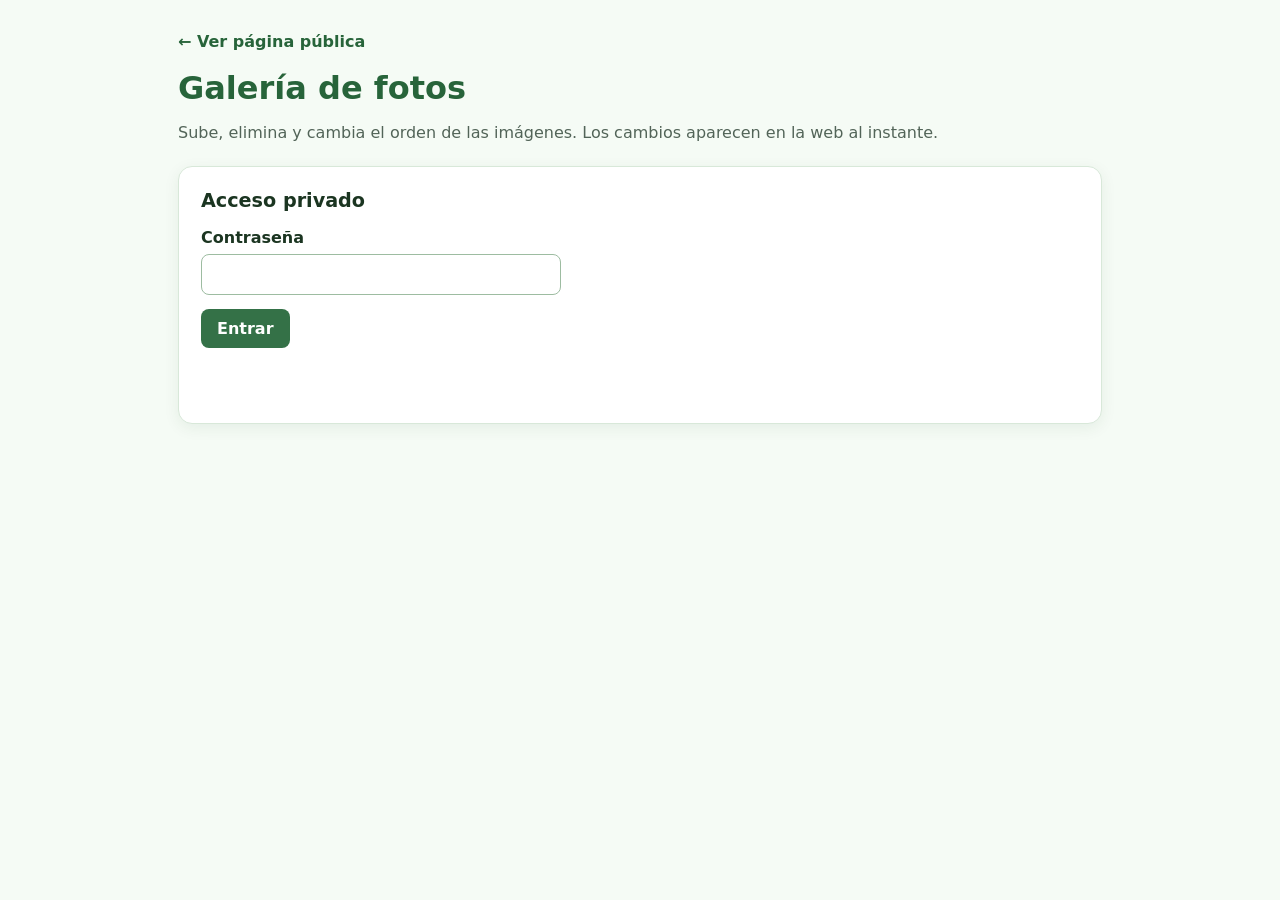
==== admin/index.html @ 6e3b05db "Add self-managed photo gallery" ====
<!doctype html><html lang="es"><head><meta charset="utf-8"><meta name="viewport" content="width=device-width, initial-scale=1"><meta name="robots" content="noindex, nofollow"><title>Administrar fotos | La Chocita de Gladis</title><link rel="stylesheet" href="admin.css"></head><body><main class="panel"><a class="back" href="/">← Ver página pública</a><h1>Galería de fotos</h1><p class="intro">Sube, elimina y cambia el orden de las imágenes. Los cambios aparecen en la web al instante.</p><section id="login" class="card"><h2>Acceso privado</h2><form id="login-form"><label>Contraseña <input id="password" type="password" required autocomplete="current-password"></label><button>Entrar</button><p id="login-error" class="error" role="alert"></p></form></section><section id="manager" hidden><div class="card upload-card"><h2>Añadir fotos</h2><input id="photos-input" type="file" accept="image/jpeg,image/png,image/webp" multiple><p>JPG, PNG o WebP; máximo 12 MB por foto.</p><p id="upload-status" role="status"></p></div><section><h2>Fotos publicadas</h2><p class="hint">Usa las flechas para cambiar el orden.</p><div id="gallery-list" class="gallery-list"></div></section></section></main><script src="admin.js" defer></script></body></html>
---- admin/admin.css ----
:root{font-family:system-ui,sans-serif;color:#1b3521;background:#f5fbf5}*{box-sizing:border-box}body{margin:0}.panel{max-width:960px;margin:0 auto;padding:32px 18px 64px}h1{margin:18px 0 8px;color:#27643a}h2{margin-top:0;font-size:1.2rem}.intro,.hint,.upload-card p{color:#526458}.back{color:#27643a;font-weight:700;text-decoration:none}.card{background:#fff;border:1px solid #d8e8d9;box-shadow:0 4px 16px #13451a12;border-radius:14px;padding:22px;margin:24px 0}label{display:grid;gap:7px;max-width:360px;font-weight:700}input{font:inherit;padding:10px;border:1px solid #9dbca1;border-radius:8px}button{font:inherit;font-weight:700;cursor:pointer;border:0;border-radius:8px;background:#347147;color:#fff;padding:10px 16px;margin-top:14px}button:hover{background:#245d36}button:disabled{opacity:.6;cursor:progress}.error{color:#b42318;min-height:1.3em}.gallery-list{display:grid;grid-template-columns:repeat(auto-fill,minmax(200px,1fr));gap:16px}.photo{background:#fff;border:1px solid #d8e8d9;border-radius:12px;overflow:hidden}.photo img{display:block;width:100%;height:150px;object-fit:cover;background:#edf4ed}.photo-actions{padding:10px;display:flex;gap:7px;align-items:center}.photo-actions button{margin:0;padding:7px 10px}.photo-actions .delete{background:#b42318;margin-left:auto}.photo-name{font-size:.82rem;overflow:hidden;text-overflow:ellipsis;white-space:nowrap;padding:0 10px 10px;color:#526458}@media(max-width:500px){.panel{padding-top:22px}.gallery-list{grid-template-columns:repeat(2,minmax(0,1fr));gap:10px}.photo img{height:115px}.photo-actions{gap:4px;padding:8px}.photo-actions button{padding:6px 8px}}
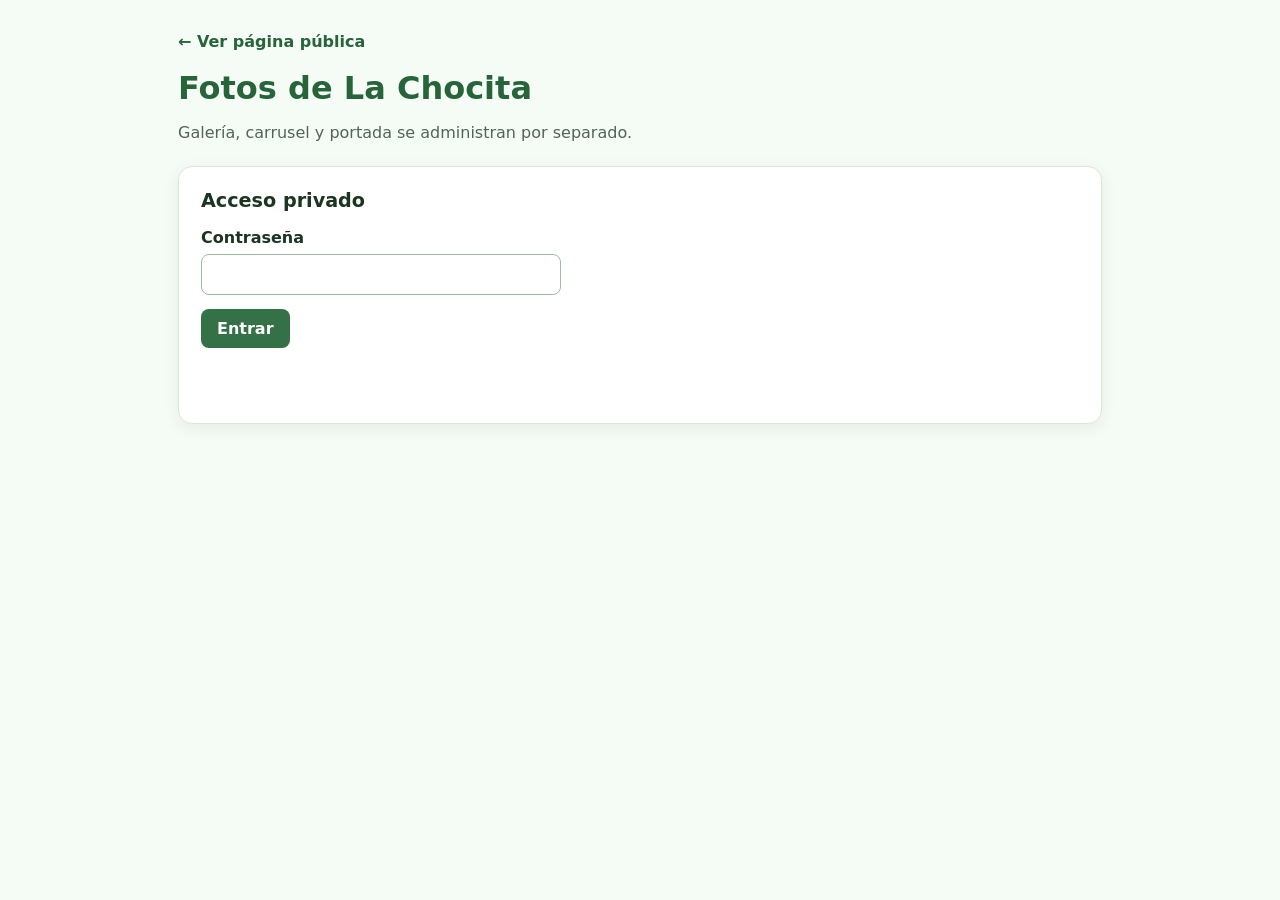
==== commit 4b8e047e: "Manage gallery carousel and hero independently" ====
--- a/admin/index.html
+++ b/admin/index.html
@@ -1 +1 @@
-<!doctype html><html lang="es"><head><meta charset="utf-8"><meta name="viewport" content="width=device-width, initial-scale=1"><meta name="robots" content="noindex, nofollow"><title>Administrar fotos | La Chocita de Gladis</title><link rel="stylesheet" href="admin.css"></head><body><main class="panel"><a class="back" href="/">← Ver página pública</a><h1>Galería de fotos</h1><p class="intro">Sube, elimina y cambia el orden de las imágenes. Los cambios aparecen en la web al instante.</p><section id="login" class="card"><h2>Acceso privado</h2><form id="login-form"><label>Contraseña <input id="password" type="password" required autocomplete="current-password"></label><button>Entrar</button><p id="login-error" class="error" role="alert"></p></form></section><section id="manager" hidden><div class="card upload-card"><h2>Añadir fotos</h2><input id="photos-input" type="file" accept="image/jpeg,image/png,image/webp" multiple><p>JPG, PNG o WebP; máximo 12 MB por foto.</p><p id="upload-status" role="status"></p></div><section><h2>Fotos publicadas</h2><p class="hint">Usa las flechas para cambiar el orden.</p><div id="gallery-list" class="gallery-list"></div></section></section></main><script src="admin.js" defer></script></body></html>
+<!doctype html><html lang="es"><head><meta charset="utf-8"><meta name="viewport" content="width=device-width, initial-scale=1"><meta name="robots" content="noindex,nofollow"><title>Administrar fotos | La Chocita de Gladis</title><link rel="stylesheet" href="admin.css"></head><body><main class="panel"><a class="back" href="/">← Ver página pública</a><h1>Fotos de La Chocita</h1><p class="intro">Galería, carrusel y portada se administran por separado.</p><section id="login" class="card"><h2>Acceso privado</h2><form id="login-form"><label>Contraseña <input id="password" type="password" required></label><button>Entrar</button><p id="login-error" class="error"></p></form></section><section id="manager" hidden><div class="card"><h2>Añadir fotos a la galería</h2><input id="photos-input" type="file" accept="image/jpeg,image/png,image/webp" multiple><p>JPG, PNG o WebP; máximo 12 MB por foto.</p><p id="upload-status"></p></div><section><h2>Galería</h2><p class="hint">Elige qué foto es portada y cuáles aparecen en el carrusel.</p><div id="gallery-list" class="gallery-list"></div></section><section><h2>Carrusel</h2><p class="hint">Solo las fotos seleccionadas. Usa las flechas para su orden propio.</p><div id="carousel-list" class="gallery-list"></div></section></section></main><script src="admin.js" defer></script></body></html>
--- a/admin/admin.css
+++ b/admin/admin.css
@@ -1 +1 @@
-:root{font-family:system-ui,sans-serif;color:#1b3521;background:#f5fbf5}*{box-sizing:border-box}body{margin:0}.panel{max-width:960px;margin:0 auto;padding:32px 18px 64px}h1{margin:18px 0 8px;color:#27643a}h2{margin-top:0;font-size:1.2rem}.intro,.hint,.upload-card p{color:#526458}.back{color:#27643a;font-weight:700;text-decoration:none}.card{background:#fff;border:1px solid #d8e8d9;box-shadow:0 4px 16px #13451a12;border-radius:14px;padding:22px;margin:24px 0}label{display:grid;gap:7px;max-width:360px;font-weight:700}input{font:inherit;padding:10px;border:1px solid #9dbca1;border-radius:8px}button{font:inherit;font-weight:700;cursor:pointer;border:0;border-radius:8px;background:#347147;color:#fff;padding:10px 16px;margin-top:14px}button:hover{background:#245d36}button:disabled{opacity:.6;cursor:progress}.error{color:#b42318;min-height:1.3em}.gallery-list{display:grid;grid-template-columns:repeat(auto-fill,minmax(200px,1fr));gap:16px}.photo{background:#fff;border:1px solid #d8e8d9;border-radius:12px;overflow:hidden}.photo img{display:block;width:100%;height:150px;object-fit:cover;background:#edf4ed}.photo-actions{padding:10px;display:flex;gap:7px;align-items:center}.photo-actions button{margin:0;padding:7px 10px}.photo-actions .delete{background:#b42318;margin-left:auto}.photo-name{font-size:.82rem;overflow:hidden;text-overflow:ellipsis;white-space:nowrap;padding:0 10px 10px;color:#526458}@media(max-width:500px){.panel{padding-top:22px}.gallery-list{grid-template-columns:repeat(2,minmax(0,1fr));gap:10px}.photo img{height:115px}.photo-actions{gap:4px;padding:8px}.photo-actions button{padding:6px 8px}}
+:root{font-family:system-ui,sans-serif;color:#1b3521;background:#f5fbf5}*{box-sizing:border-box}body{margin:0}.panel{max-width:960px;margin:0 auto;padding:32px 18px 64px}h1{margin:18px 0 8px;color:#27643a}h2{margin-top:0;font-size:1.2rem}.intro,.hint,.upload-card p{color:#526458}.back{color:#27643a;font-weight:700;text-decoration:none}.card{background:#fff;border:1px solid #d8e8d9;box-shadow:0 4px 16px #13451a12;border-radius:14px;padding:22px;margin:24px 0}label{display:grid;gap:7px;max-width:360px;font-weight:700}input{font:inherit;padding:10px;border:1px solid #9dbca1;border-radius:8px}button{font:inherit;font-weight:700;cursor:pointer;border:0;border-radius:8px;background:#347147;color:#fff;padding:10px 16px;margin-top:14px}button:hover{background:#245d36}button:disabled{opacity:.6;cursor:progress}.error{color:#b42318;min-height:1.3em}.gallery-list{display:grid;grid-template-columns:repeat(auto-fill,minmax(200px,1fr));gap:16px}.photo{background:#fff;border:1px solid #d8e8d9;border-radius:12px;overflow:hidden}.photo.inactive{opacity:.58}.photo.inactive img{filter:grayscale(1)}.photo img{display:block;width:100%;height:150px;object-fit:cover;background:#edf4ed}.photo-actions{padding:10px;display:flex;gap:7px;align-items:center}.photo-actions button{margin:0;padding:7px 10px}.photo-actions .toggle{background:#a05f00;margin-left:auto}.photo-name{font-size:.82rem;overflow:hidden;text-overflow:ellipsis;white-space:nowrap;padding:0 10px 10px;color:#526458}@media(max-width:500px){.panel{padding-top:22px}.gallery-list{grid-template-columns:repeat(2,minmax(0,1fr));gap:10px}.photo img{height:115px}.photo-actions{gap:4px;padding:8px}.photo-actions button{padding:6px 8px}}
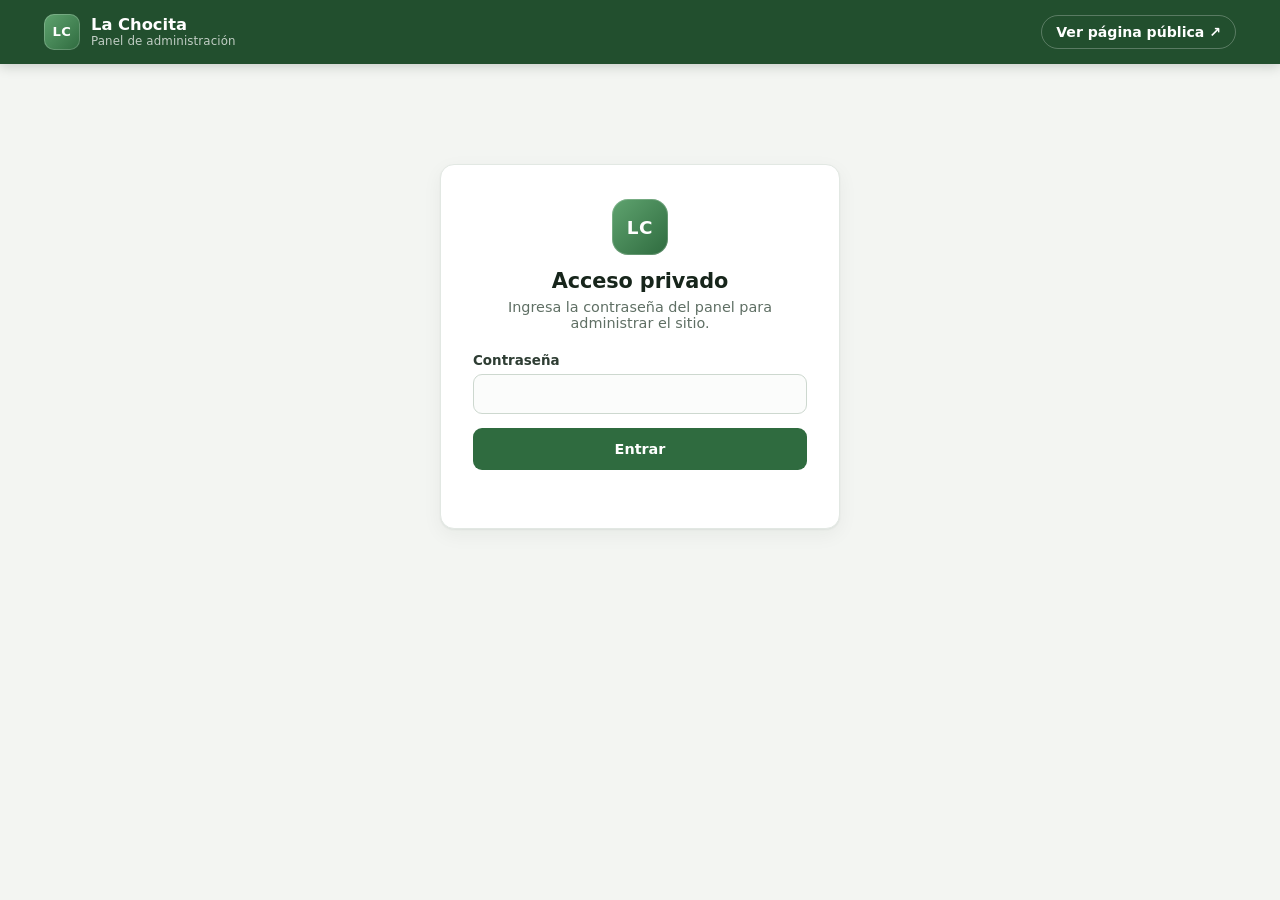
==== commit 2f0f74a5: "Redesign admin panel styles Sticky top bar with section links, centered login card, two-column info " ====
--- a/admin/index.html
+++ b/admin/index.html
@@ -1 +1,75 @@
-<!doctype html><html lang="es"><head><meta charset="utf-8"><meta name="viewport" content="width=device-width, initial-scale=1"><meta name="robots" content="noindex,nofollow"><title>Administrar fotos | La Chocita de Gladis</title><link rel="stylesheet" href="admin.css"></head><body><main class="panel"><a class="back" href="/">← Ver página pública</a><h1>Fotos de La Chocita</h1><p class="intro">Galería, carrusel y portada se administran por separado.</p><section id="login" class="card"><h2>Acceso privado</h2><form id="login-form"><label>Contraseña <input id="password" type="password" required></label><button>Entrar</button><p id="login-error" class="error"></p></form></section><section id="manager" hidden><div class="card"><h2>Añadir fotos a la galería</h2><input id="photos-input" type="file" accept="image/jpeg,image/png,image/webp" multiple><p>JPG, PNG o WebP; máximo 12 MB por foto.</p><p id="upload-status"></p></div><section><h2>Galería</h2><p class="hint">Elige qué foto es portada y cuáles aparecen en el carrusel.</p><div id="gallery-list" class="gallery-list"></div></section><section><h2>Carrusel</h2><p class="hint">Solo las fotos seleccionadas. Usa las flechas para su orden propio.</p><div id="carousel-list" class="gallery-list"></div></section></section></main><script src="admin.js" defer></script></body></html>
+<!doctype html>
+<html lang="es">
+<head>
+  <meta charset="utf-8">
+  <meta name="viewport" content="width=device-width, initial-scale=1">
+  <meta name="robots" content="noindex,nofollow">
+  <title>Administrar fotos | La Chocita de Gladis</title>
+  <link rel="stylesheet" href="admin.css">
+</head>
+<body>
+  <header class="topbar">
+    <div class="topbar-inner">
+      <a class="brand" href="/admin/">
+        <span class="brand-mark" aria-hidden="true">LC</span>
+        <span class="brand-text">La Chocita <small>Panel de administración</small></span>
+      </a>
+      <nav class="topnav" aria-label="Secciones del panel">
+        <a href="#manager">Información</a>
+        <a href="#subir">Subir fotos</a>
+        <a href="#galeria">Galería</a>
+        <a href="#carrusel">Carrusel</a>
+      </nav>
+      <a class="back" href="/" target="_blank" rel="noopener">Ver página pública <span aria-hidden="true">↗</span></a>
+    </div>
+  </header>
+
+  <main class="panel">
+    <div class="page-head">
+      <h1>Fotos de La Chocita</h1>
+      <p class="intro">Galería, carrusel y portada se administran por separado.</p>
+    </div>
+
+    <section id="login" class="card login-card">
+      <span class="brand-mark big" aria-hidden="true">LC</span>
+      <h2>Acceso privado</h2>
+      <p class="hint">Ingresa la contraseña del panel para administrar el sitio.</p>
+      <form id="login-form">
+        <label>Contraseña <input id="password" type="password" autocomplete="current-password" required></label>
+        <button>Entrar</button>
+        <p id="login-error" class="error"></p>
+      </form>
+    </section>
+
+    <section id="manager" hidden>
+      <div id="subir" class="card upload-card">
+        <div class="card-head">
+          <h2>Añadir fotos a la galería</h2>
+          <p class="hint">JPG, PNG o WebP; máximo 12 MB por foto. Puedes elegir varias a la vez.</p>
+        </div>
+        <input id="photos-input" type="file" accept="image/jpeg,image/png,image/webp" multiple>
+        <p id="upload-status" class="status"></p>
+      </div>
+
+      <section id="galeria" class="card">
+        <div class="card-head">
+          <h2>Galería</h2>
+          <p class="hint">Elige qué foto es portada y cuáles aparecen en el carrusel. Las flechas cambian el orden en la galería.</p>
+        </div>
+        <div id="gallery-list" class="gallery-list"></div>
+      </section>
+
+      <section id="carrusel" class="card">
+        <div class="card-head">
+          <h2>Carrusel</h2>
+          <p class="hint">Solo las fotos seleccionadas. Usa las flechas para su orden propio.</p>
+        </div>
+        <div id="carousel-list" class="gallery-list carousel-list"></div>
+      </section>
+    </section>
+  </main>
+
+  <script src="admin.js" defer></script>
+  <script src="site.js" defer></script>
+</body>
+</html>
--- a/admin/admin.css
+++ b/admin/admin.css
@@ -1 +1,455 @@
-:root{font-family:system-ui,sans-serif;color:#1b3521;background:#f5fbf5}*{box-sizing:border-box}body{margin:0}.panel{max-width:960px;margin:0 auto;padding:32px 18px 64px}h1{margin:18px 0 8px;color:#27643a}h2{margin-top:0;font-size:1.2rem}.intro,.hint,.upload-card p{color:#526458}.back{color:#27643a;font-weight:700;text-decoration:none}.card{background:#fff;border:1px solid #d8e8d9;box-shadow:0 4px 16px #13451a12;border-radius:14px;padding:22px;margin:24px 0}label{display:grid;gap:7px;max-width:360px;font-weight:700}input{font:inherit;padding:10px;border:1px solid #9dbca1;border-radius:8px}button{font:inherit;font-weight:700;cursor:pointer;border:0;border-radius:8px;background:#347147;color:#fff;padding:10px 16px;margin-top:14px}button:hover{background:#245d36}button:disabled{opacity:.6;cursor:progress}.error{color:#b42318;min-height:1.3em}.gallery-list{display:grid;grid-template-columns:repeat(auto-fill,minmax(200px,1fr));gap:16px}.photo{background:#fff;border:1px solid #d8e8d9;border-radius:12px;overflow:hidden}.photo.inactive{opacity:.58}.photo.inactive img{filter:grayscale(1)}.photo img{display:block;width:100%;height:150px;object-fit:cover;background:#edf4ed}.photo-actions{padding:10px;display:flex;gap:7px;align-items:center}.photo-actions button{margin:0;padding:7px 10px}.photo-actions .toggle{background:#a05f00;margin-left:auto}.photo-name{font-size:.82rem;overflow:hidden;text-overflow:ellipsis;white-space:nowrap;padding:0 10px 10px;color:#526458}@media(max-width:500px){.panel{padding-top:22px}.gallery-list{grid-template-columns:repeat(2,minmax(0,1fr));gap:10px}.photo img{height:115px}.photo-actions{gap:4px;padding:8px}.photo-actions button{padding:6px 8px}}
+/* ===== Tokens ===== */
+:root {
+  --brand: #2f6b3f;
+  --brand-strong: #224f2e;
+  --brand-soft: #e8f2ea;
+  --brand-ring: #2f6b3f33;
+  --amber: #a85d00;
+  --amber-soft: #fff4e2;
+  --danger: #b42318;
+  --ink: #17251b;
+  --muted: #5f6f64;
+  --line: #e2e8e3;
+  --line-strong: #cdd8cf;
+  --bg: #f3f5f2;
+  --surface: #ffffff;
+  --radius: 14px;
+  --radius-sm: 9px;
+  --shadow: 0 1px 2px #10281a0f, 0 6px 20px #10281a0d;
+  --header-h: 64px;
+  font-family: "Segoe UI", system-ui, -apple-system, Roboto, sans-serif;
+  color: var(--ink);
+  background: var(--bg);
+  -webkit-font-smoothing: antialiased;
+}
+
+* { box-sizing: border-box; }
+html { scroll-behavior: smooth; }
+body { margin: 0; min-height: 100vh; background: var(--bg); }
+img { max-width: 100%; }
+
+/* ===== Top bar ===== */
+.topbar {
+  position: sticky;
+  top: 0;
+  z-index: 20;
+  background: var(--brand-strong);
+  color: #fff;
+  box-shadow: 0 2px 12px #0b1f1233;
+}
+.topbar-inner {
+  max-width: 1240px;
+  height: var(--header-h);
+  margin: 0 auto;
+  padding: 0 24px;
+  display: flex;
+  align-items: center;
+  gap: 28px;
+}
+.brand {
+  display: flex;
+  align-items: center;
+  gap: 11px;
+  color: #fff;
+  text-decoration: none;
+  font-weight: 700;
+  font-size: 1.02rem;
+  line-height: 1.15;
+  flex-shrink: 0;
+}
+.brand-text small {
+  display: block;
+  font-weight: 500;
+  font-size: .74rem;
+  opacity: .72;
+  letter-spacing: .01em;
+}
+.brand-mark {
+  display: grid;
+  place-items: center;
+  width: 36px;
+  height: 36px;
+  border-radius: 10px;
+  background: linear-gradient(135deg, #5fa36f, #2f6b3f);
+  box-shadow: inset 0 0 0 1px #ffffff33;
+  color: #fff;
+  font-weight: 800;
+  font-size: .82rem;
+  letter-spacing: .04em;
+}
+.brand-mark.big {
+  width: 56px;
+  height: 56px;
+  border-radius: 16px;
+  font-size: 1.15rem;
+  margin: 0 auto 14px;
+}
+.topnav { display: flex; gap: 4px; flex: 1; }
+.topnav a {
+  color: #ffffffcc;
+  text-decoration: none;
+  font-size: .9rem;
+  font-weight: 600;
+  padding: 8px 12px;
+  border-radius: 8px;
+  white-space: nowrap;
+  transition: background .15s, color .15s;
+}
+.topnav a:hover { background: #ffffff1a; color: #fff; }
+.back {
+  margin-left: auto;
+  color: #fff;
+  text-decoration: none;
+  font-size: .88rem;
+  font-weight: 600;
+  padding: 8px 14px;
+  border: 1px solid #ffffff40;
+  border-radius: 999px;
+  white-space: nowrap;
+  transition: background .15s;
+}
+.back:hover { background: #ffffff1a; }
+
+/* ===== Layout ===== */
+.panel {
+  max-width: 1240px;
+  margin: 0 auto;
+  padding: 28px 24px 72px;
+}
+.page-head { margin: 4px 0 22px; }
+h1 {
+  margin: 0 0 4px;
+  font-size: 1.65rem;
+  letter-spacing: -.01em;
+  color: var(--ink);
+}
+h2 {
+  margin: 0;
+  font-size: 1.08rem;
+  letter-spacing: -.005em;
+  color: var(--ink);
+}
+.intro, .hint { color: var(--muted); margin: 0; }
+.hint { font-size: .9rem; margin-top: 4px; }
+
+.card {
+  background: var(--surface);
+  border: 1px solid var(--line);
+  box-shadow: var(--shadow);
+  border-radius: var(--radius);
+  padding: 22px 24px;
+  margin: 0 0 22px;
+  scroll-margin-top: calc(var(--header-h) + 16px);
+}
+#manager { scroll-margin-top: calc(var(--header-h) + 16px); }
+.card-head {
+  margin: -22px -24px 20px;
+  padding: 18px 24px 16px;
+  border-bottom: 1px solid var(--line);
+}
+
+/* ===== Login state ===== */
+body:has(#login:not([hidden])) .topnav,
+body:has(#login:not([hidden])) .page-head { display: none; }
+.login-card {
+  max-width: 400px;
+  margin: 8vh auto 0;
+  padding: 34px 32px 26px;
+  text-align: center;
+}
+.login-card h2 { font-size: 1.3rem; }
+.login-card .hint { margin: 6px 0 22px; }
+.login-card form { text-align: left; display: grid; gap: 14px; }
+.login-card label { max-width: none; }
+.login-card button { width: 100%; padding: 12px; margin: 0; }
+
+/* ===== Forms ===== */
+label {
+  display: grid;
+  gap: 6px;
+  font-size: .84rem;
+  font-weight: 600;
+  color: #2e3d33;
+}
+input, textarea {
+  font: inherit;
+  font-size: .94rem;
+  font-weight: 400;
+  color: var(--ink);
+  width: 100%;
+  padding: 10px 12px;
+  background: #fbfcfb;
+  border: 1px solid var(--line-strong);
+  border-radius: var(--radius-sm);
+  transition: border-color .15s, box-shadow .15s, background .15s;
+}
+textarea { min-height: 112px; resize: vertical; line-height: 1.45; }
+input:hover, textarea:hover { border-color: #aebfb2; }
+input:focus, textarea:focus {
+  outline: none;
+  background: #fff;
+  border-color: var(--brand);
+  box-shadow: 0 0 0 4px var(--brand-ring);
+}
+
+/* ===== Buttons ===== */
+button {
+  font: inherit;
+  font-size: .9rem;
+  font-weight: 600;
+  cursor: pointer;
+  border: 1px solid transparent;
+  border-radius: var(--radius-sm);
+  background: var(--brand);
+  color: #fff;
+  padding: 10px 18px;
+  transition: background .15s, border-color .15s, color .15s, box-shadow .15s;
+}
+button:hover { background: var(--brand-strong); }
+button:focus-visible { outline: none; box-shadow: 0 0 0 4px var(--brand-ring); }
+button:disabled { opacity: .45; cursor: not-allowed; }
+
+.error { color: var(--danger); min-height: 1.3em; margin: 0; font-size: .88rem; }
+.status { margin: 12px 0 0; font-size: .9rem; color: var(--brand); font-weight: 600; }
+.status:empty { display: none; }
+
+/* ===== Información de la casa (insertado por site.js) ===== */
+.card:has(#site-form) {
+  display: grid;
+  grid-template-columns: 1fr auto;
+  align-items: center;
+  column-gap: 16px;
+}
+#load-site {
+  background: var(--brand-soft);
+  color: var(--brand-strong);
+  border-color: #cfe3d3;
+}
+#load-site:hover { background: #dcebdf; }
+#site-form {
+  grid-column: 1 / -1;
+  display: grid;
+  grid-template-columns: repeat(2, minmax(0, 1fr));
+  gap: 16px 20px;
+  margin-top: 20px;
+  padding-top: 20px;
+  border-top: 1px solid var(--line);
+}
+#site-form[hidden] { display: none; }
+#site-form label:has(textarea) { grid-column: 1 / -1; }
+#site-form > button {
+  grid-column: 1 / -1;
+  justify-self: start;
+  padding: 11px 22px;
+}
+#site-status { grid-column: 1 / -1; margin: -6px 0 0; color: var(--brand); font-weight: 600; font-size: .9rem; }
+#site-status:empty { display: none; }
+
+/* ===== Subir fotos ===== */
+#photos-input {
+  padding: 26px 20px;
+  border: 2px dashed var(--line-strong);
+  border-radius: var(--radius);
+  background: #f8faf8;
+  color: var(--muted);
+  cursor: pointer;
+  text-align: center;
+}
+#photos-input:hover { border-color: var(--brand); background: var(--brand-soft); }
+#photos-input::file-selector-button {
+  font: inherit;
+  font-weight: 600;
+  margin-right: 14px;
+  padding: 10px 18px;
+  border: 0;
+  border-radius: var(--radius-sm);
+  background: var(--brand);
+  color: #fff;
+  cursor: pointer;
+}
+
+/* ===== Tarjetas de foto ===== */
+.gallery-list {
+  display: grid;
+  grid-template-columns: repeat(auto-fill, minmax(220px, 1fr));
+  gap: 18px;
+  counter-reset: pos;
+}
+.photo {
+  position: relative;
+  display: flex;
+  flex-direction: column;
+  background: var(--surface);
+  border: 1px solid var(--line);
+  border-radius: 12px;
+  overflow: hidden;
+  counter-increment: pos;
+  padding-bottom: 12px;
+  transition: box-shadow .2s, transform .2s, border-color .2s;
+}
+.photo:hover { box-shadow: 0 10px 26px #10281a1c; transform: translateY(-2px); }
+.photo img {
+  order: -2;
+  display: block;
+  width: 100%;
+  aspect-ratio: 4 / 3;
+  height: auto;
+  object-fit: cover;
+  background: #e9efea;
+}
+/* Número de posición sobre la foto */
+.photo::before {
+  content: counter(pos);
+  position: absolute;
+  top: 10px;
+  left: 10px;
+  min-width: 26px;
+  height: 26px;
+  padding: 0 7px;
+  display: grid;
+  place-items: center;
+  border-radius: 999px;
+  background: #0f1f15c4;
+  color: #fff;
+  font-size: .76rem;
+  font-weight: 700;
+  backdrop-filter: blur(4px);
+}
+.photo-name {
+  order: -1;
+  padding: 10px 12px 2px;
+  font-size: .82rem;
+  font-weight: 600;
+  color: #33443a;
+  overflow: hidden;
+  text-overflow: ellipsis;
+  white-space: nowrap;
+}
+.photo-actions {
+  display: flex;
+  gap: 6px;
+  align-items: center;
+  padding: 8px 12px 0;
+}
+.photo-actions button { margin: 0; padding: 7px 10px; font-size: .8rem; }
+
+/* Flechas: botones cuadrados neutros */
+.photo-actions .up,
+.photo-actions .down {
+  width: 32px;
+  height: 32px;
+  padding: 0;
+  background: #f1f4f1;
+  color: #34463a;
+  border-color: var(--line);
+  font-size: .95rem;
+}
+.photo-actions .up:hover:not(:disabled),
+.photo-actions .down:hover:not(:disabled) { background: #e3eae4; }
+
+/* Desactivar / Quitar: botón secundario ámbar */
+.photo-actions .toggle {
+  margin-left: auto;
+  background: transparent;
+  color: var(--amber);
+  border-color: #ecd2ad;
+}
+.photo-actions .toggle:hover { background: var(--amber-soft); }
+
+/* Fila extra: portada y carrusel a lo ancho */
+.photo-actions.extra { padding-top: 8px; }
+.photo-actions.extra button { flex: 1; }
+.photo-actions .hero {
+  background: #fff;
+  color: var(--brand-strong);
+  border-color: var(--line-strong);
+}
+.photo-actions .hero:hover:not(:disabled) { border-color: var(--brand); background: var(--brand-soft); }
+.photo-actions .carousel {
+  background: var(--brand-soft);
+  color: var(--brand-strong);
+  border-color: #cfe3d3;
+}
+.photo-actions .carousel:hover:not(:disabled) { background: var(--brand); color: #fff; }
+
+/* Foto de portada: se resalta la tarjeta */
+.photo:not(.inactive):has(.hero:disabled) {
+  border-color: var(--brand);
+  box-shadow: 0 0 0 2px var(--brand-ring);
+}
+.photo:not(.inactive):has(.hero:disabled)::after {
+  content: "★ Portada";
+  position: absolute;
+  top: 10px;
+  right: 10px;
+  padding: 4px 10px;
+  border-radius: 999px;
+  background: var(--brand);
+  color: #fff;
+  font-size: .74rem;
+  font-weight: 700;
+  box-shadow: 0 2px 8px #0003;
+}
+.photo:not(.inactive) .hero:disabled {
+  opacity: 1;
+  cursor: default;
+  background: var(--brand);
+  color: #fff;
+  border-color: var(--brand);
+}
+
+/* Foto desactivada */
+.photo.inactive {
+  background: #f7f8f7;
+  border-style: dashed;
+  border-color: var(--line-strong);
+}
+.photo.inactive img { filter: grayscale(1); opacity: .55; }
+.photo.inactive .photo-name { color: #8a978e; }
+.photo.inactive .toggle {
+  background: var(--brand);
+  color: #fff;
+  border-color: var(--brand);
+}
+.photo.inactive .toggle:hover { background: var(--brand-strong); }
+.photo.inactive::after {
+  content: "Desactivada";
+  position: absolute;
+  top: 10px;
+  right: 10px;
+  padding: 4px 10px;
+  border-radius: 999px;
+  background: #5f6f64;
+  color: #fff;
+  font-size: .72rem;
+  font-weight: 700;
+}
+
+/* Carrusel: el número indica el orden de aparición */
+.carousel-list .photo::before { background: var(--brand); }
+
+/* ===== Responsive ===== */
+@media (max-width: 900px) {
+  .topnav { display: none; }
+}
+@media (max-width: 640px) {
+  :root { --header-h: 56px; }
+  .topbar-inner { padding: 0 14px; gap: 12px; }
+  .brand-text small { display: none; }
+  .back { padding: 7px 11px; font-size: .8rem; }
+  .panel { padding: 18px 12px 56px; }
+  h1 { font-size: 1.35rem; }
+  .card { padding: 18px 16px; border-radius: 12px; }
+  .card-head { margin: -18px -16px 16px; padding: 14px 16px 12px; }
+  .login-card { margin-top: 4vh; padding: 28px 20px 20px; }
+  #site-form { grid-template-columns: 1fr; }
+  .gallery-list { grid-template-columns: repeat(2, minmax(0, 1fr)); gap: 10px; }
+  .photo-name { padding: 8px 8px 0; font-size: .76rem; }
+  .photo-actions { gap: 4px; padding: 6px 8px 0; flex-wrap: wrap; }
+  .photo { padding-bottom: 8px; }
+  .photo-actions button { padding: 6px 7px; font-size: .74rem; }
+  .photo-actions .up, .photo-actions .down { width: 28px; height: 28px; }
+  .photo-actions.extra { flex-direction: column; align-items: stretch; }
+  .photo-actions.extra button { white-space: nowrap; }
+  .photo:hover { transform: none; }
+}
